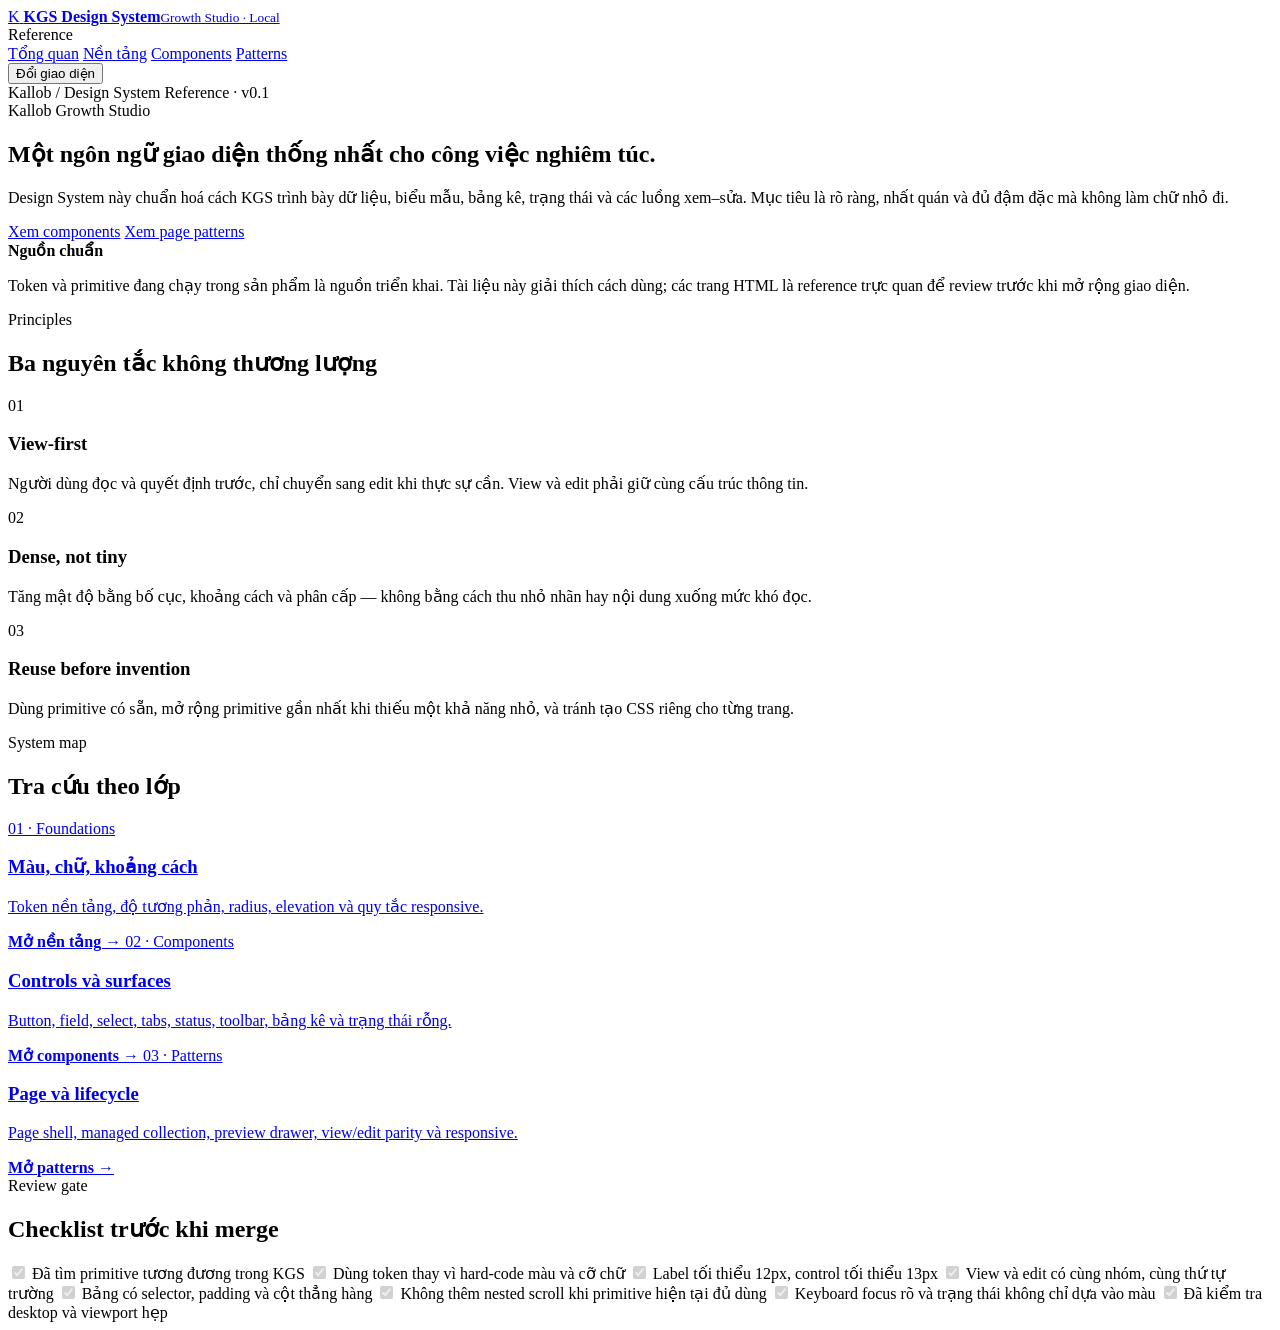
==== app/public/design-system/index.html @ 04eefc8c "release: kallob-business-ai-engine-packs 0.10.0 (from d5aa4a5)" ====
<!doctype html>
<html lang="vi" class="dark">
  <head>
    <meta charset="UTF-8" />
    <meta name="viewport" content="width=device-width, initial-scale=1.0" />
    <title>KGS Design System — Tổng quan</title>
    <link rel="stylesheet" href="/design-system/design-system.css" />
    <script defer src="/design-system/design-system.js"></script>
  </head>
  <body>
    <div class="ds-shell">
      <aside class="ds-sidebar">
        <a class="ds-brand" href="/design-system/">
          <span class="ds-brand-mark">K</span>
          <span><strong>KGS Design System</strong><small>Growth Studio · Local</small></span>
        </a>
        <nav class="ds-nav" aria-label="Điều hướng Design System">
          <div class="ds-nav-label">Reference</div>
          <a class="active" href="/design-system/">Tổng quan</a>
          <a href="/design-system/foundations.html">Nền tảng</a>
          <a href="/design-system/components.html">Components</a>
          <a href="/design-system/patterns.html">Patterns</a>
        </nav>
        <div class="ds-sidebar-footer">
          <button class="ds-button secondary" type="button" data-theme-toggle>Đổi giao diện</button>
        </div>
      </aside>

      <main class="ds-main">
        <header class="ds-topbar">
          <span>Kallob / Design System</span>
          <span class="ds-status">Reference · v0.1</span>
        </header>

        <div class="ds-content">
          <section class="ds-hero">
            <div class="ds-eyebrow">Kallob Growth Studio</div>
            <h1>Một ngôn ngữ giao diện thống nhất cho công việc nghiêm túc.</h1>
            <p>Design System này chuẩn hoá cách KGS trình bày dữ liệu, biểu mẫu, bảng kê, trạng thái và các luồng xem–sửa. Mục tiêu là rõ ràng, nhất quán và đủ đậm đặc mà không làm chữ nhỏ đi.</p>
            <div class="ds-actions">
              <a class="ds-button primary" href="/design-system/components.html">Xem components</a>
              <a class="ds-button secondary" href="/design-system/patterns.html">Xem page patterns</a>
            </div>
          </section>

          <section class="ds-callout">
            <strong>Nguồn chuẩn</strong>
            <p>Token và primitive đang chạy trong sản phẩm là nguồn triển khai. Tài liệu này giải thích cách dùng; các trang HTML là reference trực quan để review trước khi mở rộng giao diện.</p>
          </section>

          <section class="ds-section">
            <div class="ds-section-heading">
              <div><span>Principles</span><h2>Ba nguyên tắc không thương lượng</h2></div>
            </div>
            <div class="ds-grid three">
              <article class="ds-card">
                <div class="ds-card-index">01</div>
                <h3>View-first</h3>
                <p>Người dùng đọc và quyết định trước, chỉ chuyển sang edit khi thực sự cần. View và edit phải giữ cùng cấu trúc thông tin.</p>
              </article>
              <article class="ds-card">
                <div class="ds-card-index">02</div>
                <h3>Dense, not tiny</h3>
                <p>Tăng mật độ bằng bố cục, khoảng cách và phân cấp — không bằng cách thu nhỏ nhãn hay nội dung xuống mức khó đọc.</p>
              </article>
              <article class="ds-card">
                <div class="ds-card-index">03</div>
                <h3>Reuse before invention</h3>
                <p>Dùng primitive có sẵn, mở rộng primitive gần nhất khi thiếu một khả năng nhỏ, và tránh tạo CSS riêng cho từng trang.</p>
              </article>
            </div>
          </section>

          <section class="ds-section">
            <div class="ds-section-heading">
              <div><span>System map</span><h2>Tra cứu theo lớp</h2></div>
            </div>
            <div class="ds-grid three">
              <a class="ds-link-card" href="/design-system/foundations.html">
                <span class="ds-eyebrow">01 · Foundations</span>
                <h3>Màu, chữ, khoảng cách</h3>
                <p>Token nền tảng, độ tương phản, radius, elevation và quy tắc responsive.</p>
                <strong>Mở nền tảng →</strong>
              </a>
              <a class="ds-link-card" href="/design-system/components.html">
                <span class="ds-eyebrow">02 · Components</span>
                <h3>Controls và surfaces</h3>
                <p>Button, field, select, tabs, status, toolbar, bảng kê và trạng thái rỗng.</p>
                <strong>Mở components →</strong>
              </a>
              <a class="ds-link-card" href="/design-system/patterns.html">
                <span class="ds-eyebrow">03 · Patterns</span>
                <h3>Page và lifecycle</h3>
                <p>Page shell, managed collection, preview drawer, view/edit parity và responsive.</p>
                <strong>Mở patterns →</strong>
              </a>
            </div>
          </section>

          <section class="ds-section">
            <div class="ds-section-heading">
              <div><span>Review gate</span><h2>Checklist trước khi merge</h2></div>
            </div>
            <div class="ds-checklist">
              <label><input type="checkbox" checked disabled /> Đã tìm primitive tương đương trong KGS</label>
              <label><input type="checkbox" checked disabled /> Dùng token thay vì hard-code màu và cỡ chữ</label>
              <label><input type="checkbox" checked disabled /> Label tối thiểu 12px, control tối thiểu 13px</label>
              <label><input type="checkbox" checked disabled /> View và edit có cùng nhóm, cùng thứ tự trường</label>
              <label><input type="checkbox" checked disabled /> Bảng có selector, padding và cột thẳng hàng</label>
              <label><input type="checkbox" checked disabled /> Không thêm nested scroll khi primitive hiện tại đủ dùng</label>
              <label><input type="checkbox" checked disabled /> Keyboard focus rõ và trạng thái không chỉ dựa vào màu</label>
              <label><input type="checkbox" checked disabled /> Đã kiểm tra desktop và viewport hẹp</label>
            </div>
          </section>
        </div>
      </main>
    </div>
  </body>
</html>
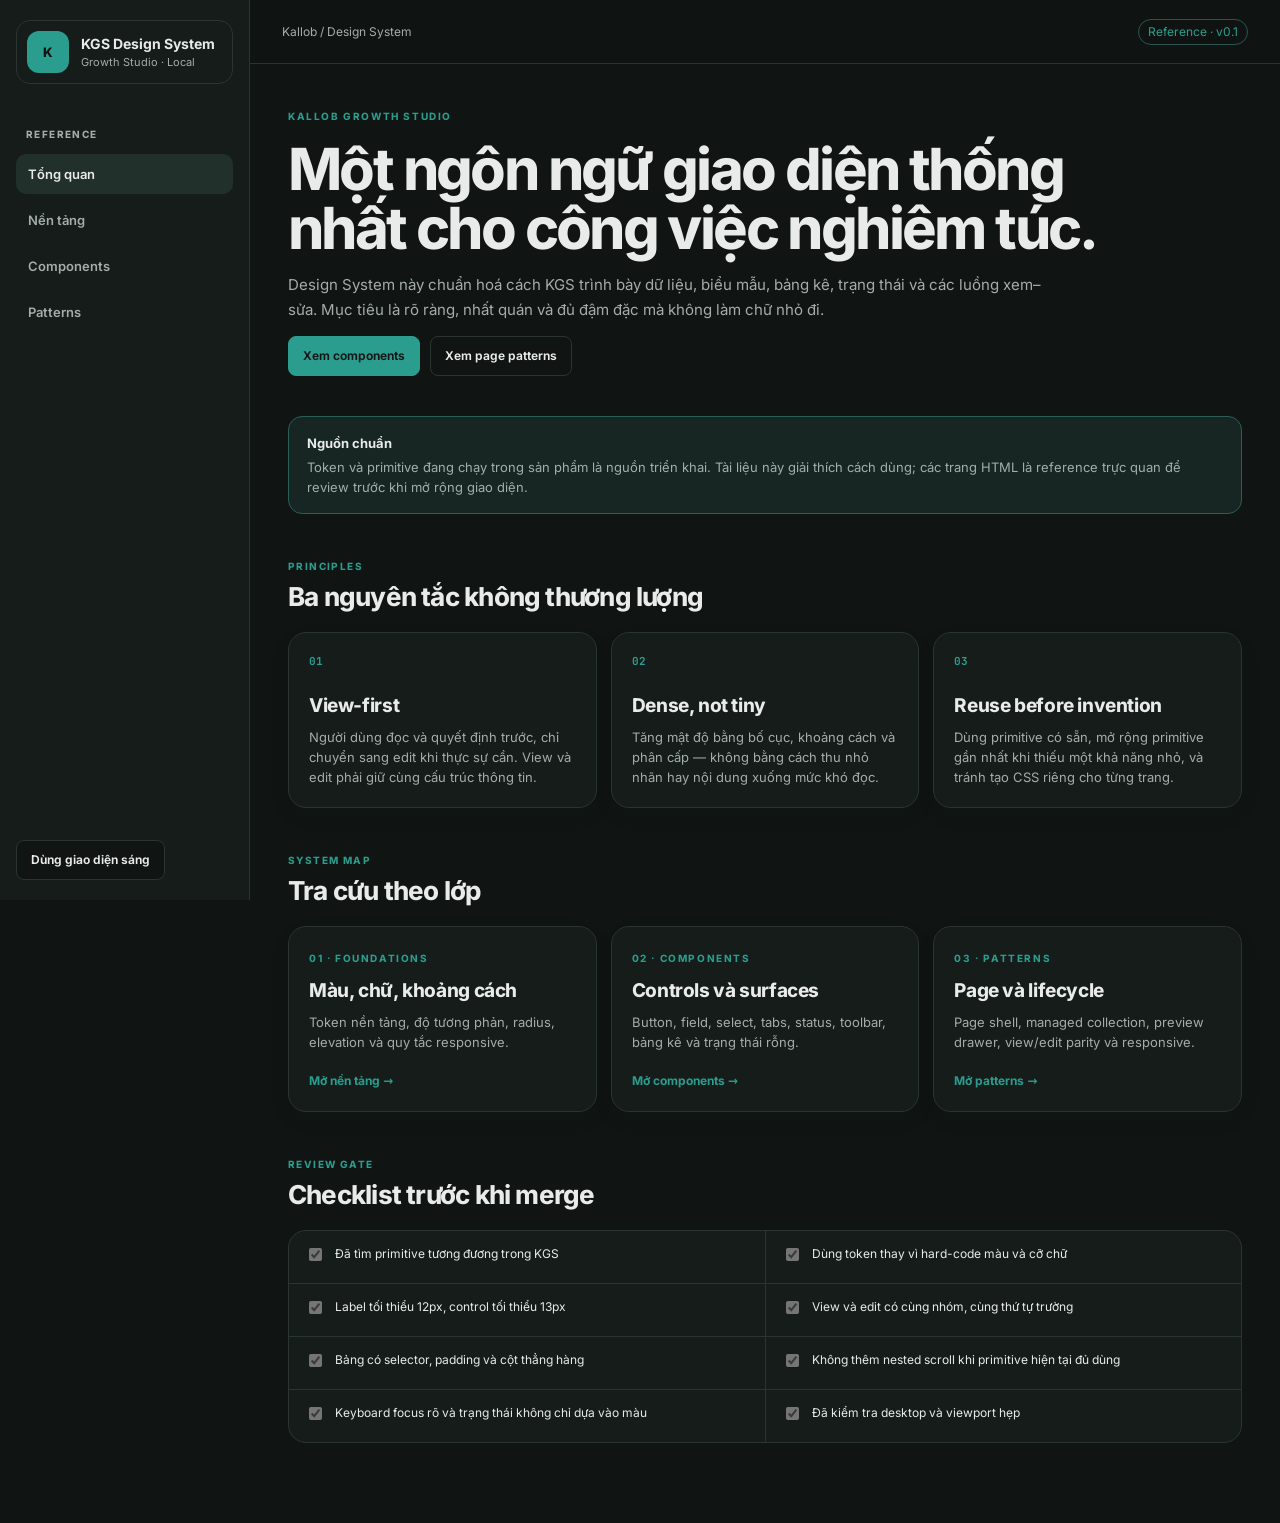
==== commit a05bb3ee: "release: kallob-business-ai-engine-packs 0.22.0 (from 4c625a1)" ====
--- a/app/public/design-system/index.html
+++ b/app/public/design-system/index.html
@@ -4,22 +4,22 @@
     <meta charset="UTF-8" />
     <meta name="viewport" content="width=device-width, initial-scale=1.0" />
     <title>KGS Design System — Tổng quan</title>
-    <link rel="stylesheet" href="/design-system/design-system.css" />
-    <script defer src="/design-system/design-system.js"></script>
+    <link rel="stylesheet" href="./design-system.css" />
+    <script defer src="./design-system.js"></script>
   </head>
   <body>
     <div class="ds-shell">
       <aside class="ds-sidebar">
-        <a class="ds-brand" href="/design-system/">
+        <a class="ds-brand" href="./index.html">
           <span class="ds-brand-mark">K</span>
           <span><strong>KGS Design System</strong><small>Growth Studio · Local</small></span>
         </a>
         <nav class="ds-nav" aria-label="Điều hướng Design System">
           <div class="ds-nav-label">Reference</div>
-          <a class="active" href="/design-system/">Tổng quan</a>
-          <a href="/design-system/foundations.html">Nền tảng</a>
-          <a href="/design-system/components.html">Components</a>
-          <a href="/design-system/patterns.html">Patterns</a>
+          <a class="active" href="./index.html">Tổng quan</a>
+          <a href="./foundations.html">Nền tảng</a>
+          <a href="./components.html">Components</a>
+          <a href="./patterns.html">Patterns</a>
         </nav>
         <div class="ds-sidebar-footer">
           <button class="ds-button secondary" type="button" data-theme-toggle>Đổi giao diện</button>
@@ -38,8 +38,8 @@
             <h1>Một ngôn ngữ giao diện thống nhất cho công việc nghiêm túc.</h1>
             <p>Design System này chuẩn hoá cách KGS trình bày dữ liệu, biểu mẫu, bảng kê, trạng thái và các luồng xem–sửa. Mục tiêu là rõ ràng, nhất quán và đủ đậm đặc mà không làm chữ nhỏ đi.</p>
             <div class="ds-actions">
-              <a class="ds-button primary" href="/design-system/components.html">Xem components</a>
-              <a class="ds-button secondary" href="/design-system/patterns.html">Xem page patterns</a>
+              <a class="ds-button primary" href="./components.html">Xem components</a>
+              <a class="ds-button secondary" href="./patterns.html">Xem page patterns</a>
             </div>
           </section>
 
@@ -76,19 +76,19 @@
               <div><span>System map</span><h2>Tra cứu theo lớp</h2></div>
             </div>
             <div class="ds-grid three">
-              <a class="ds-link-card" href="/design-system/foundations.html">
+              <a class="ds-link-card" href="./foundations.html">
                 <span class="ds-eyebrow">01 · Foundations</span>
                 <h3>Màu, chữ, khoảng cách</h3>
                 <p>Token nền tảng, độ tương phản, radius, elevation và quy tắc responsive.</p>
                 <strong>Mở nền tảng →</strong>
               </a>
-              <a class="ds-link-card" href="/design-system/components.html">
+              <a class="ds-link-card" href="./components.html">
                 <span class="ds-eyebrow">02 · Components</span>
                 <h3>Controls và surfaces</h3>
                 <p>Button, field, select, tabs, status, toolbar, bảng kê và trạng thái rỗng.</p>
                 <strong>Mở components →</strong>
               </a>
-              <a class="ds-link-card" href="/design-system/patterns.html">
+              <a class="ds-link-card" href="./patterns.html">
                 <span class="ds-eyebrow">03 · Patterns</span>
                 <h3>Page và lifecycle</h3>
                 <p>Page shell, managed collection, preview drawer, view/edit parity và responsive.</p>
--- a/app/public/design-system/design-system.css
+++ b/app/public/design-system/design-system.css
@@ -0,0 +1,441 @@
+/* Same packaged typefaces as KGS; relative assets keep the gallery portable. */
+@font-face {
+  font-family: "Inter"; font-style: normal; font-display: swap; font-weight: 100 900;
+  src: url("./fonts/inter-latin-wght-normal.woff2") format("woff2");
+  unicode-range: U+0000-00FF,U+0131,U+0152-0153,U+02BB-02BC,U+02C6,U+02DA,U+02DC,U+0304,U+0308,U+0329,U+2000-206F,U+20AC,U+2122,U+2191,U+2193,U+2212,U+2215,U+FEFF,U+FFFD;
+}
+@font-face {
+  font-family: "Inter"; font-style: normal; font-display: swap; font-weight: 100 900;
+  src: url("./fonts/inter-vietnamese-wght-normal.woff2") format("woff2");
+  unicode-range: U+0102-0103,U+0110-0111,U+0128-0129,U+0168-0169,U+01A0-01A1,U+01AF-01B0,U+0300-0301,U+0303-0304,U+0308-0309,U+0323,U+0329,U+1EA0-1EF9,U+20AB;
+}
+@font-face {
+  font-family: "JetBrains Mono"; font-style: normal; font-display: swap; font-weight: 100 800;
+  src: url("./fonts/jetbrains-mono-latin-wght-normal.woff2") format("woff2");
+  unicode-range: U+0000-00FF,U+0131,U+0152-0153,U+02BB-02BC,U+02C6,U+02DA,U+02DC,U+0304,U+0308,U+0329,U+2000-206F,U+20AC,U+2122,U+2191,U+2193,U+2212,U+2215,U+FEFF,U+FFFD;
+}
+@font-face {
+  font-family: "JetBrains Mono"; font-style: normal; font-display: swap; font-weight: 100 800;
+  src: url("./fonts/jetbrains-mono-vietnamese-wght-normal.woff2") format("woff2");
+  unicode-range: U+0102-0103,U+0110-0111,U+0128-0129,U+0168-0169,U+01A0-01A1,U+01AF-01B0,U+0300-0301,U+0303-0304,U+0308-0309,U+0323,U+0329,U+1EA0-1EF9,U+20AB;
+}
+
+.ds-image-upload { position: relative; display: grid; place-items: center; gap: 8px; min-height: 140px; padding: 24px; border: 1px dashed var(--border); border-radius: var(--radius-card); background: var(--card); color: var(--muted-foreground); cursor: pointer; text-align: center; }
+.ds-image-upload strong { color: var(--foreground); font-size: 13px; line-height: 20px; }
+.ds-image-upload span { font-size: 11px; line-height: 16px; }
+.ds-image-upload:focus-within { outline: 2px solid var(--primary); outline-offset: 2px; }
+.ds-image-upload input { position: absolute; inset: 0; width: 100%; height: 100%; opacity: 0; cursor: pointer; }
+:root {
+  color-scheme: light;
+  --font-sans: "Inter", ui-sans-serif, system-ui, -apple-system, BlinkMacSystemFont, "Segoe UI", sans-serif;
+  --font-mono: "JetBrains Mono", ui-monospace, SFMono-Regular, Menlo, monospace;
+  --background: #f6f4ee;
+  --foreground: #1f2927;
+  --primary: #1f7a70;
+  --primary-foreground: #ffffff;
+  --secondary: #e8eee9;
+  --muted: #ebe8df;
+  --muted-foreground: #5d625f;
+  --accent: #e1ece7;
+  --border: #ddd9cf;
+  --card: #fffdf8;
+  --sidebar: #eeefeb;
+  --success: #1e7a46;
+  --success-soft: #e3f1e8;
+  --warning: #a15c07;
+  --warning-soft: #f5ead6;
+  --danger: #a43d3d;
+  --danger-soft: #f8e5e2;
+  --radius-control: 8px;
+  --radius: 10px;
+  --radius-card: 18px;
+  --radius-panel: 28px;
+  --shadow-card: 0 1px 2px rgba(20, 42, 37, 0.05), 0 8px 24px rgba(20, 42, 37, 0.043);
+  --shadow-panel: 0 1px 2px rgba(20, 42, 37, 0.04), 0 18px 48px rgba(20, 42, 37, 0.075);
+  --type-micro-size: 10px;
+  --type-caption-size: 11px;
+  --type-label-size: 12px;
+  --type-control-size: 13px;
+  --type-body-size: 13px;
+  --type-body-large-size: 15px;
+  --type-title-small-size: 19px;
+  --type-title-medium-size: 22px;
+  --leading-compact: 16px;
+  --leading-control: 20px;
+  --leading-body: 20px;
+  --leading-body-large: 25px;
+  --leading-normal: var(--leading-compact);
+  --leading-relaxed: var(--leading-body);
+  --weight-regular: 400;
+  --weight-medium: 550;
+  --weight-semibold: 650;
+  --weight-bold: 750;
+  --drawer-header-padding-block: 16px;
+  --drawer-header-padding-inline: 20px;
+  --drawer-header-column-gap: 16px;
+}
+
+:root.dark {
+  color-scheme: dark;
+  --background: #101513;
+  --foreground: #e8ebe9;
+  --primary: #2a9d8f;
+  --primary-foreground: #141414;
+  --secondary: #1d2926;
+  --muted: #18201e;
+  --muted-foreground: #a4ada9;
+  --accent: #22302c;
+  --border: #2a3431;
+  --card: #151c1a;
+  --sidebar: #151c1a;
+  --success: #39a561;
+  --success-soft: #183027;
+  --warning: #f59e0b;
+  --warning-soft: #33291b;
+  --danger: #f06d6d;
+  --danger-soft: #351f1f;
+}
+
+* { box-sizing: border-box; }
+html { scroll-behavior: smooth; }
+body { margin: 0; background: var(--background); color: var(--foreground); font: var(--weight-regular) var(--type-body-size)/var(--leading-body) var(--font-sans); }
+button, input, textarea, select { font: var(--weight-regular) var(--type-control-size)/var(--leading-control) var(--font-sans); }
+a { color: inherit; }
+button:focus-visible, a:focus-visible, input:focus-visible, textarea:focus-visible { outline: 2px solid var(--primary); outline-offset: 2px; }
+
+:where(h1, h2, h3, h4, h5, h6) { font-family: var(--font-sans); font-weight: var(--weight-bold); }
+:where(p, li, dd, td) { font-family: var(--font-sans); font-size: var(--type-body-size); line-height: var(--leading-body); }
+:where(dt, th, label) { font-family: var(--font-sans); font-size: var(--type-label-size); line-height: var(--leading-compact); }
+:where(small, figcaption) { font-family: var(--font-sans); font-size: var(--type-caption-size); line-height: var(--leading-compact); }
+:where(code, pre, kbd, samp), .kgs-type-mono { font-family: var(--font-mono); }
+.kgs-type-micro { font-size: var(--type-micro-size); font-weight: var(--weight-bold); line-height: 14px; letter-spacing: .12em; text-transform: uppercase; }
+.kgs-type-caption { font-size: var(--type-caption-size); line-height: var(--leading-compact); }
+.kgs-type-label { font-size: var(--type-label-size); font-weight: var(--weight-semibold); line-height: var(--leading-compact); }
+.kgs-type-control, .kgs-type-body { font-size: var(--type-body-size); line-height: var(--leading-body); }
+.kgs-type-body-large { font-size: var(--type-body-large-size); line-height: var(--leading-body-large); }
+.kgs-type-title-small { font-size: var(--type-title-small-size); font-weight: var(--weight-bold); line-height: 26px; }
+.kgs-type-title-medium { font-size: var(--type-title-medium-size); font-weight: var(--weight-bold); line-height: 28px; }
+
+.ds-shell { min-height: 100vh; display: grid; grid-template-columns: 250px minmax(0, 1fr); }
+.ds-sidebar { position: fixed; inset: 0 auto 0 0; width: 250px; display: flex; flex-direction: column; padding: 20px 16px; border-right: 1px solid var(--border); background: var(--sidebar); }
+.ds-sidebar, .ds-sidebar *, .ds-sidebar *::before, .ds-sidebar *::after { transition: none !important; animation: none !important; }
+.ds-brand { display: grid; grid-template-columns: 42px 1fr; align-items: center; gap: 12px; padding: 10px; border: 1px solid var(--border); border-radius: 14px; background: var(--card); text-decoration: none; }
+.ds-mark, .ds-brand-mark { width: 42px; height: 42px; display: grid; place-items: center; border-radius: 12px; background: var(--primary); color: var(--primary-foreground); font-weight: 800; }
+.ds-brand strong { display: block; font-size: 14px; }
+.ds-brand small { display: block; color: var(--muted-foreground); font-size: var(--type-caption-size); }
+.ds-nav { display: grid; gap: 6px; margin-top: 28px; }
+.ds-nav-label { margin: 12px 10px 4px; color: var(--muted-foreground); font-size: var(--type-micro-size); font-weight: 750; letter-spacing: .14em; text-transform: uppercase; }
+.ds-nav a { padding: 10px 12px; border-radius: 10px; color: var(--muted-foreground); font-size: 13px; font-weight: 600; text-decoration: none; }
+.ds-nav a:hover, .ds-nav a.active { background: var(--accent); color: var(--foreground); }
+.ds-sidebar-footer { margin-top: auto; }
+.ds-theme { width: 100%; min-height: 40px; border: 1px solid var(--border); border-radius: var(--radius); background: var(--card); color: var(--foreground); cursor: pointer; }
+.ds-main { grid-column: 2; min-width: 0; }
+.ds-topbar { position: sticky; top: 0; z-index: 5; height: 64px; display: flex; align-items: center; justify-content: space-between; padding: 0 32px; border-bottom: 1px solid var(--border); background: color-mix(in srgb, var(--background) 96%, transparent); }
+.ds-topbar span { color: var(--muted-foreground); font-size: var(--type-label-size); }
+.ds-content { width: min(1180px, 100%); margin: 0 auto; padding: 42px 38px 80px; }
+.ds-hero { display: grid; gap: 14px; margin-bottom: 40px; }
+.eyebrow, .ds-eyebrow { color: var(--primary); font-size: var(--type-micro-size); font-weight: 750; letter-spacing: .16em; text-transform: uppercase; }
+h1 { max-width: 880px; margin: 0; font-size: clamp(34px, 5vw, 58px); line-height: 1.02; letter-spacing: -.045em; }
+.ds-lead, .ds-hero > p { max-width: 780px; margin: 0; color: var(--muted-foreground); font-size: var(--type-body-large-size); line-height: var(--leading-body-large); }
+.ds-hero.compact h1 { font-size: clamp(34px, 4vw, 48px); }
+h2 { margin: 0; font-size: 26px; line-height: 34px; letter-spacing: -.03em; }
+h3 { margin: 0; font-size: var(--type-title-small-size); line-height: 26px; letter-spacing: -.02em; }
+p { margin: 0; }
+.ds-section { display: grid; gap: 18px; margin-top: 42px; scroll-margin-top: 88px; }
+.ds-section-head, .ds-section-heading { display: flex; align-items: end; justify-content: space-between; gap: 20px; }
+.ds-section-head p, .ds-section-heading > p { max-width: 620px; color: var(--muted-foreground); }
+.ds-section-heading > div > span { display: block; margin-bottom: 4px; color: var(--primary); font-size: var(--type-micro-size); font-weight: 750; letter-spacing: .14em; text-transform: uppercase; }
+.ds-grid { display: grid; grid-template-columns: repeat(3, minmax(0, 1fr)); gap: 14px; }
+.ds-grid.two { grid-template-columns: repeat(2, minmax(0, 1fr)); }
+.ds-card { min-width: 0; padding: 20px; border: 1px solid var(--border); border-radius: var(--radius-card); background: var(--card); box-shadow: var(--shadow-card); }
+.ds-card > p { margin-top: 8px; color: var(--muted-foreground); }
+.ds-card ul { margin: 12px 0 0; padding-left: 18px; color: var(--muted-foreground); }
+.ds-card li + li { margin-top: 6px; }
+.ds-code { padding: 2px 6px; border-radius: 6px; background: var(--muted); font: 11px/18px var(--font-mono); }
+.ds-callout { padding: 16px 18px; border: 1px solid color-mix(in srgb, var(--primary) 40%, var(--border)); border-radius: 14px; background: color-mix(in srgb, var(--primary) 8%, var(--card)); }
+.ds-callout strong { display: block; margin-bottom: 4px; }
+.ds-callout p { color: var(--muted-foreground); }
+.ds-actions, .ds-demo-row { display: flex; flex-wrap: wrap; align-items: center; gap: 10px; }
+.ds-card-index { margin-bottom: 24px; color: var(--primary); font: 700 11px/16px var(--font-mono); }
+.ds-link-card { min-width: 0; padding: 20px; border: 1px solid var(--border); border-radius: var(--radius-card); background: var(--card); box-shadow: var(--shadow-card); text-decoration: none; transition: border-color .15s ease, transform .15s ease; }
+.ds-link-card:hover { transform: translateY(-2px); border-color: color-mix(in srgb, var(--primary) 45%, var(--border)); }
+.ds-link-card h3 { margin-top: 10px; }
+.ds-link-card p { margin: 8px 0 18px; color: var(--muted-foreground); }
+.ds-link-card > strong { color: var(--primary); font-size: var(--type-label-size); }
+.ds-checklist { display: grid; grid-template-columns: repeat(2, minmax(0, 1fr)); gap: 1px; overflow: hidden; border: 1px solid var(--border); border-radius: var(--radius-card); background: var(--border); }
+.ds-checklist label { display: flex; align-items: flex-start; gap: 10px; min-height: 52px; padding: 15px 16px; background: var(--card); }
+.ds-checklist input { margin-top: 2px; accent-color: var(--primary); }
+.ds-status { display: inline-flex; align-items: center; min-height: 26px; padding: 0 9px; border: 1px solid color-mix(in srgb, var(--primary) 30%, var(--border)); border-radius: 999px; color: var(--primary) !important; }
+
+.ds-swatches { display: grid; grid-template-columns: repeat(3, minmax(0, 1fr)); gap: 10px; }
+.ds-swatch { overflow: hidden; border: 1px solid var(--border); border-radius: 12px; background: var(--card); }
+.ds-swatch i { display: block; height: 74px; border-bottom: 1px solid var(--border); background: var(--swatch); }
+.ds-swatch strong, .ds-swatch code { display: block; margin: 9px 10px 0; }
+.ds-swatch code { margin-top: 1px; margin-bottom: 9px; color: var(--muted-foreground); font: 10px/16px var(--font-mono); }
+.ds-type-table { border-block: 1px solid var(--border); }
+.ds-type-row { display: grid; grid-template-columns: 140px minmax(0, 1fr) 130px; align-items: baseline; gap: 18px; padding: 14px 0; border-bottom: 1px solid var(--border); }
+.ds-type-row:last-child { border-bottom: 0; }
+.ds-type-row > span:first-child { color: var(--muted-foreground); font-size: var(--type-label-size); font-weight: 650; }
+.ds-type-row code { color: var(--muted-foreground); font: 10px/16px var(--font-mono); }
+.sample-page { font-size: 38px; line-height: 42px; letter-spacing: -.04em; }
+.sample-section { font-size: 22px; line-height: 28px; }
+.sample-small-title { font-size: 19px; line-height: 25px; }
+.sample-body-large { font-size: 15px; line-height: 25px; }
+.sample-body { font-size: 13px; line-height: 20px; }
+.sample-label { font-size: 12px; line-height: 16px; }
+.sample-caption { color: var(--muted-foreground); font-size: 11px; line-height: 16px; }
+.sample-micro { color: var(--primary); font-size: 10px; line-height: 14px; letter-spacing: .12em; }
+.ds-spacing-list { display: grid; gap: 10px; }
+.ds-spacing-list > div { display: grid; grid-template-columns: 32px minmax(44px, 1fr) minmax(180px, 1fr); align-items: center; gap: 12px; }
+.ds-spacing-list code { color: var(--muted-foreground); font: 10px/16px var(--font-mono); }
+.ds-spacing-list i { width: calc(var(--space) * 5); max-width: 100%; height: 18px; border-radius: 5px; background: var(--primary); }
+.ds-spacing-list span { color: var(--muted-foreground); }
+.radius-demo { border-radius: var(--radius-control); }
+.radius-demo.large { border-radius: var(--radius-card); }
+.shadow-demo { box-shadow: var(--shadow-panel); }
+
+.ds-button { min-height: 40px; display: inline-flex; align-items: center; justify-content: center; gap: 7px; padding: 0 14px; border: 1px solid var(--border); border-radius: var(--radius-control); background: var(--background); color: var(--foreground); font-size: var(--type-label-size); font-weight: 650; text-decoration: none; cursor: pointer; }
+.ds-button.primary { border-color: var(--primary); background: var(--primary); color: var(--primary-foreground); }
+.ds-button.danger { border-color: color-mix(in srgb, var(--danger) 35%, var(--border)); color: var(--danger); }
+.ds-button.icon { width: 40px; padding: 0; }
+.ds-button:disabled { opacity: .46; cursor: not-allowed; }
+.ds-demo-stack { display: grid; gap: 14px; padding: 20px; border: 1px solid var(--border); border-radius: var(--radius-card); background: var(--card); }
+.ds-note { color: var(--muted-foreground); font-size: var(--type-caption-size); }
+.ds-dialog-stage { min-height: 330px; display: grid; place-items: center; padding: 28px; border: 1px solid var(--border); border-radius: var(--radius-card); background: color-mix(in srgb, var(--background) 38%, #000 62%); }
+.ds-dialog-card { width: min(500px, 100%); overflow: hidden; border: 1px solid var(--border); border-radius: var(--radius-card); background: var(--card); box-shadow: 0 24px 80px rgba(0, 0, 0, .36); }
+.ds-dialog-card > header { display: flex; align-items: flex-start; justify-content: space-between; gap: 18px; padding: 21px; border-bottom: 1px solid var(--border); }
+.ds-dialog-card h3 { margin-top: 5px; }
+.ds-dialog-card header p { margin-top: 7px; color: var(--muted-foreground); }
+.ds-dialog-actions { display: flex; justify-content: flex-end; gap: 8px; padding: 16px 21px; }
+.ds-form-demo { display: grid; gap: 0; padding: 20px 22px; border: 1px solid var(--border); border-radius: var(--radius-card); background: var(--card); }
+.ds-form-group-heading { margin-bottom: 8px; }
+.ds-form-group-heading span { color: var(--primary); font-size: var(--type-micro-size); font-weight: 750; letter-spacing: .13em; text-transform: uppercase; }
+.ds-form-group-heading h3 { margin-top: 3px; }
+.ds-form-grid { display: grid; grid-template-columns: repeat(2, minmax(0, 1fr)); gap: 0 18px; }
+.ds-field { display: grid; gap: 7px; padding: 12px 0; border-bottom: 1px solid var(--border); }
+.ds-field > span { color: var(--muted-foreground); font-size: var(--type-label-size); line-height: var(--leading-compact); font-weight: 650; }
+.ds-field b { color: var(--danger); }
+.ds-field input, .ds-field textarea, .ds-field select { width: 100%; min-height: 42px; padding: 9px 11px; border: 1px solid var(--border); border-radius: var(--radius-control); background: var(--background); color: var(--foreground); font-size: var(--type-control-size); line-height: var(--leading-control); }
+.ds-field textarea { min-height: 84px; resize: vertical; }
+.ds-field small { color: var(--muted-foreground); font-size: var(--type-caption-size); }
+.ds-field.error input { border-color: var(--danger); }
+.ds-field.error small { color: var(--danger); }
+.ds-search { min-height: 42px; display: flex; align-items: center; gap: 9px; padding: 0 11px; border: 1px solid var(--border); border-radius: var(--radius-control); background: var(--background); }
+.ds-search span { color: var(--muted-foreground); font-size: 20px; }
+.ds-search input { width: 100%; border: 0; outline: 0; background: transparent; color: var(--foreground); }
+.ds-tabs { display: flex; gap: 4px; padding: 5px; overflow-x: auto; border: 1px solid var(--border); border-radius: 13px; background: var(--card); }
+.ds-tabs button { min-height: 38px; padding: 0 13px; border: 1px solid transparent; border-radius: 9px; background: transparent; color: var(--muted-foreground); font-size: var(--type-caption-size); font-weight: 650; white-space: nowrap; }
+.ds-tabs button.active { background: color-mix(in srgb, var(--primary) 10%, var(--card)); color: var(--foreground); box-shadow: 0 0 8px color-mix(in srgb, var(--primary) 28%, transparent); }
+.ds-tabs em { margin-left: 6px; font-style: normal; font-size: 10px; }
+.ds-segmented { width: max-content; display: flex; gap: 3px; padding: 3px; border: 1px solid var(--border); border-radius: 10px; background: var(--background); }
+.ds-segmented button { min-height: 34px; padding: 0 11px; border: 0; border-radius: 7px; background: transparent; color: var(--muted-foreground); font-size: var(--type-caption-size); font-weight: 650; }
+.ds-segmented button.active { background: color-mix(in srgb, var(--primary) 13%, var(--card)); color: var(--foreground); }
+.ds-chip { min-height: 26px; display: inline-flex; align-items: center; padding: 0 10px; border: 1px solid var(--border); border-radius: 999px; font-size: 10px; font-weight: 650; }
+.ds-chip.neutral { color: var(--muted-foreground); }
+.ds-chip.info { border-color: color-mix(in srgb, var(--primary) 30%, var(--border)); background: color-mix(in srgb, var(--primary) 8%, transparent); color: var(--primary); }
+.ds-chip.success { border-color: color-mix(in srgb, var(--success) 30%, var(--border)); background: var(--success-soft); color: var(--success); }
+.ds-chip.warning { border-color: color-mix(in srgb, var(--warning) 30%, var(--border)); background: var(--warning-soft); color: var(--warning); }
+.ds-chip.danger { border-color: color-mix(in srgb, var(--danger) 30%, var(--border)); background: var(--danger-soft); color: var(--danger); }
+.ds-collection { --ds-table-columns: 28px minmax(0, 1.5fr) minmax(110px, .6fr) minmax(110px, .5fr) 34px; overflow: hidden; border: 1px solid var(--border); border-radius: var(--radius-card); background: var(--card); }
+.ds-toolbar { display: flex; gap: 10px; padding: 12px 18px; border-bottom: 1px solid var(--border); }
+.ds-toolbar .ds-search { flex: 1; }
+.ds-table-head, .ds-table-row { display: grid; grid-template-columns: var(--ds-table-columns); align-items: center; column-gap: 14px; padding: 0 18px; }
+.ds-table-head { min-height: 40px; border-bottom: 1px solid var(--border); color: var(--muted-foreground); font-size: 10px; font-weight: 750; letter-spacing: .06em; text-transform: uppercase; }
+.ds-table-row { min-height: 72px; border-bottom: 1px solid var(--border); }
+.ds-table-row:last-child { border-bottom: 0; }
+.ds-table-row > span:nth-child(2) strong, .ds-table-row > span:nth-child(2) small { display: block; }
+.ds-table-row small { margin-top: 3px; color: var(--muted-foreground); }
+.ds-row-open { width: 32px; height: 32px; border: 0; border-radius: 8px; background: transparent; color: var(--muted-foreground); }
+.ds-state-grid { display: grid; grid-template-columns: repeat(4, minmax(0, 1fr)); gap: 1px; overflow: hidden; border: 1px solid var(--border); border-radius: var(--radius-card); background: var(--border); }
+.ds-state-grid > div { min-height: 86px; display: grid; align-content: center; gap: 4px; padding: 14px; background: var(--card); }
+.ds-state-grid span { color: var(--muted-foreground); font-size: var(--type-caption-size); }
+
+.ds-page-demo { overflow: hidden; border: 1px solid var(--border); border-radius: var(--radius-card); background: var(--background); }
+.ds-page-demo > header { display: flex; align-items: end; justify-content: space-between; gap: 20px; padding: 24px; }
+.ds-page-demo > header h3 { margin-top: 4px; font-size: 28px; line-height: 34px; }
+.ds-page-demo > header p { margin-top: 5px; color: var(--muted-foreground); }
+.ds-page-demo > .ds-tabs { margin: 0 24px 16px; }
+.ds-page-body { margin: 0 24px 24px; overflow: hidden; border: 1px solid var(--border); border-radius: 14px; background: var(--card); }
+.ds-empty { min-height: 160px; display: grid; place-content: center; gap: 5px; padding: 24px; text-align: center; }
+.ds-empty p { color: var(--muted-foreground); }
+.ds-steps { display: grid; grid-template-columns: repeat(4, minmax(0, 1fr)); gap: 10px; margin: 0; padding: 0; list-style: none; }
+.ds-steps li { min-height: 92px; padding: 14px; border: 1px solid var(--border); border-radius: 12px; background: var(--card); }
+.ds-steps strong, .ds-steps span { display: block; }
+.ds-steps span { margin-top: 5px; color: var(--muted-foreground); font-size: var(--type-caption-size); }
+.ds-journey-demo { display: grid; grid-template-columns: minmax(250px, .42fr) minmax(0, 1fr); gap: 14px; }
+.ds-journey-demo > nav, .ds-journey-demo > article { padding: 14px; border: 1px solid var(--border); border-radius: var(--radius-card); background: var(--card); }
+.ds-journey-demo > nav { display: grid; gap: 6px; }
+.ds-journey-demo > nav button { min-height: 64px; display: grid; grid-template-columns: 32px minmax(0, 1fr) auto; align-items: center; gap: 9px; padding: 9px; border: 1px solid var(--border); border-radius: 12px; background: var(--background); color: var(--foreground); text-align: left; }
+.ds-journey-demo > nav button.active { border-color: var(--primary); box-shadow: 0 0 0 2px color-mix(in srgb, var(--primary) 10%, transparent); }
+.ds-journey-demo > nav button b, .ds-journey-icon { display: grid; place-items: center; width: 30px; height: 30px; border-radius: 9px; background: var(--accent); color: var(--primary); font-family: var(--font-mono); font-size: var(--type-caption-size); }
+.ds-journey-demo > nav button span { min-width: 0; display: grid; gap: 2px; }
+.ds-journey-demo > nav button strong { font-size: var(--type-body-size); }
+.ds-journey-demo > nav button small { overflow: hidden; color: var(--muted-foreground); font-size: var(--type-caption-size); text-overflow: ellipsis; white-space: nowrap; }
+.ds-journey-demo > nav button em { padding: 4px 7px; border-radius: 999px; background: var(--muted); color: var(--muted-foreground); font: normal var(--type-micro-size)/16px var(--font-mono); white-space: nowrap; }
+.ds-journey-demo > nav > i { color: var(--primary); font-style: normal; text-align: center; }
+.ds-journey-demo > article { display: grid; align-content: start; gap: 18px; }
+.ds-journey-demo > article > header { display: grid; grid-template-columns: auto minmax(0, 1fr) auto; gap: 12px; align-items: start; }
+.ds-journey-demo > article h3 { margin: 3px 0; font-size: var(--type-title-small-size); }
+.ds-journey-demo > article header p, .ds-journey-contracts p { margin: 0; color: var(--muted-foreground); }
+.ds-journey-demo > article mark { padding: 5px 8px; border-radius: 999px; background: var(--success-soft); color: var(--success); font-size: var(--type-caption-size); white-space: nowrap; }
+.ds-journey-contracts { display: grid; grid-template-columns: repeat(2, minmax(0, 1fr)); gap: 10px; }
+.ds-journey-contracts section { min-height: 112px; padding: 14px; border: 1px solid var(--border); border-radius: 10px; background: var(--background); }
+.ds-journey-contracts section > span { color: var(--primary); font-size: var(--type-micro-size); font-weight: 750; letter-spacing: .08em; }
+.ds-journey-contracts section p { margin-top: 7px; }
+.ds-compare { display: grid; grid-template-columns: repeat(2, minmax(0, 1fr)); gap: 14px; }
+.ds-detail-demo { padding: 20px; border: 1px solid var(--border); border-radius: var(--radius-card); background: var(--card); }
+.ds-detail-demo h3 { margin: 5px 0 10px; }
+.ds-detail-demo dl { margin: 0; }
+.ds-detail-demo dl > div { display: grid; grid-template-columns: 34% 1fr; gap: 12px; padding: 12px 0; border-bottom: 1px solid var(--border); }
+.ds-detail-demo dt { color: var(--muted-foreground); font-size: var(--type-label-size); font-weight: 650; }
+.ds-detail-demo dd { margin: 0; }
+.ds-drawer-demo { position: relative; min-height: 480px; overflow: hidden; border: 1px solid var(--border); border-radius: var(--radius-card); background: var(--background); }
+.ds-drawer-backdrop { padding: 24px; color: var(--muted-foreground); }
+.ds-drawer-demo aside { position: absolute; inset: 0 0 0 30%; display: flex; flex-direction: column; border-left: 1px solid var(--border); background: var(--card); box-shadow: -20px 0 70px rgba(0,0,0,.18); }
+.ds-drawer-demo aside > header { display: grid; grid-template-columns: minmax(0, 1fr) auto; align-items: start; gap: var(--drawer-header-column-gap); padding: var(--drawer-header-padding-block) var(--drawer-header-padding-inline); border-bottom: 1px solid var(--border); }
+.ds-drawer-demo aside h3 { margin-top: 6px; }
+.ds-drawer-demo aside small { color: var(--muted-foreground); line-height: var(--leading-compact); }
+.ds-drawer-header-actions { display: flex; align-items: center; justify-content: flex-end; gap: 8px; }
+.ds-inline-progress { display: flex; align-items: center; gap: 8px; padding: 12px; border: 1px solid var(--border); border-radius: var(--radius); background: var(--card); color: var(--muted-foreground); font-size: var(--type-caption-size); line-height: 16px; }
+.ds-inline-progress > span:first-child { color: var(--primary); }
+.ds-drawer-icons { display: flex; gap: 6px; }
+.ds-drawer-icons button { width: 36px; height: 36px; border: 1px solid var(--border); border-radius: 8px; background: var(--background); color: var(--foreground); }
+.ds-drawer-content { padding: 24px; }
+.ds-drawer-content h4 { margin: 0 0 8px; font-size: 17px; }
+.ds-drawer-content h4:not(:first-child) { margin-top: 24px; }
+.ds-drawer-content p { color: var(--muted-foreground); }
+.ds-sticky-stack { display: grid; gap: 8px; padding: 16px; border: 1px solid var(--border); border-radius: var(--radius-card); background: var(--background); }
+.ds-sticky-stack > div { display: flex; justify-content: space-between; gap: 16px; padding: 14px 16px; border: 1px solid var(--border); border-radius: 10px; background: var(--card); }
+.ds-sticky-stack span { color: var(--muted-foreground); }
+.ds-sticky-stack .scroll-owner { margin-top: 8px; border-style: dashed; border-color: var(--primary); }
+.ds-do-dont { display: grid; grid-template-columns: repeat(2, minmax(0, 1fr)); gap: 14px; }
+.ds-do-dont > div { padding: 18px; border: 1px solid var(--border); border-radius: 14px; background: var(--card); }
+.ds-do-dont .do { box-shadow: inset 3px 0 0 var(--success); }
+.ds-do-dont .dont { box-shadow: inset 3px 0 0 var(--danger); }
+.ds-do-dont strong { display: block; margin-bottom: 8px; }
+.ds-do-dont p, .ds-do-dont ul { color: var(--muted-foreground); }
+.ds-do-dont ul { margin: 0; padding-left: 18px; }
+.ds-do-dont li + li { margin-top: 6px; }
+.ds-kicker { color: var(--muted-foreground); font-size: var(--type-caption-size); font-weight: 700; letter-spacing: .08em; text-transform: uppercase; }
+
+.swatch-grid { display: grid; grid-template-columns: repeat(4, minmax(0, 1fr)); gap: 10px; }
+.swatch { overflow: hidden; border: 1px solid var(--border); border-radius: 12px; background: var(--card); }
+.swatch-color { height: 76px; border-bottom: 1px solid var(--border); }
+.swatch-copy { padding: 10px; }
+.swatch-copy strong, .swatch-copy span { display: block; }
+.swatch-copy span { margin-top: 2px; color: var(--muted-foreground); font: 10px/16px var(--font-mono); }
+.type-row, .token-row { display: grid; grid-template-columns: 160px minmax(0, 1fr) 150px; align-items: baseline; gap: 16px; padding: 14px 0; border-bottom: 1px solid var(--border); }
+.type-row:last-child, .token-row:last-child { border-bottom: 0; }
+.type-row > span:first-child, .token-row > span:first-child { color: var(--muted-foreground); font-size: var(--type-label-size); font-weight: 650; }
+.type-demo.page { font-size: 40px; line-height: 44px; font-weight: 650; letter-spacing: -.04em; }
+.type-demo.title { font-size: 22px; line-height: 28px; font-weight: 650; }
+.type-demo.body-large { font-size: 15px; line-height: 25px; }
+.type-demo.body { font-size: 13px; line-height: 20px; }
+.type-demo.label { font-size: 12px; line-height: 16px; font-weight: 650; }
+.type-demo.caption { font-size: 11px; line-height: 16px; color: var(--muted-foreground); }
+.type-demo.micro { font-size: 10px; line-height: 16px; font-weight: 750; letter-spacing: .12em; text-transform: uppercase; color: var(--primary); }
+.token-value { color: var(--muted-foreground); font: 10px/16px var(--font-mono); }
+.space-demo { height: 20px; border-radius: 5px; background: var(--primary); }
+
+.demo-stage { display: grid; gap: 16px; padding: 22px; border: 1px solid var(--border); border-radius: var(--radius-card); background: color-mix(in srgb, var(--card) 80%, var(--background)); }
+.demo-row { display: flex; align-items: center; flex-wrap: wrap; gap: 10px; }
+.primary-button, .secondary-button, .danger-button { min-height: 40px; display: inline-flex; align-items: center; justify-content: center; gap: 7px; padding: 0 14px; border: 1px solid var(--border); border-radius: var(--radius); font-size: 12px; font-weight: 650; cursor: pointer; }
+.primary-button { border-color: var(--primary); background: var(--primary); color: var(--primary-foreground); }
+.secondary-button { background: var(--background); color: var(--foreground); }
+.danger-button { border-color: color-mix(in srgb, var(--danger) 35%, var(--border)); background: var(--background); color: var(--danger); }
+.primary-button:disabled, .secondary-button:disabled { opacity: .46; cursor: not-allowed; }
+.icon-button { width: 40px; height: 40px; border: 1px solid var(--border); border-radius: var(--radius); background: var(--background); color: var(--foreground); cursor: pointer; }
+.status-chip { min-height: 26px; display: inline-flex; align-items: center; gap: 7px; padding: 0 10px; border: 1px solid color-mix(in srgb, var(--primary) 25%, var(--border)); border-radius: 999px; background: color-mix(in srgb, var(--primary) 8%, transparent); color: var(--primary); font-size: 10px; font-weight: 650; }
+.status-chip.warning { border-color: color-mix(in srgb, var(--warning) 30%, var(--border)); background: var(--warning-soft); color: var(--warning); }
+.status-chip.success { border-color: color-mix(in srgb, var(--success) 30%, var(--border)); background: var(--success-soft); color: var(--success); }
+
+.form-demo { display: grid; gap: 0; }
+.form-row { display: grid; grid-template-columns: minmax(150px, .34fr) minmax(0, 1fr); align-items: start; gap: 16px; padding: 12px 0; border-bottom: 1px solid var(--border); }
+.form-row > label { padding-top: 11px; color: var(--muted-foreground); font-size: var(--type-label-size); line-height: var(--leading-compact); font-weight: 650; }
+.form-row input, .form-row textarea, .select-demo, .search-demo { width: 100%; min-height: 42px; padding: 9px 11px; border: 1px solid var(--border); border-radius: var(--radius); background: var(--card); color: var(--foreground); font-size: var(--type-control-size); line-height: var(--leading-control); }
+.form-row textarea { min-height: 82px; resize: vertical; }
+.field-stack { display: grid; gap: 7px; }
+.helper { color: var(--muted-foreground); font-size: var(--type-caption-size); line-height: var(--leading-compact); }
+.error { color: var(--danger); }
+.required { color: var(--danger); }
+.tabs { display: flex; gap: 4px; padding: 5px; overflow-x: auto; border: 1px solid var(--border); border-radius: 13px; background: var(--card); }
+.tabs button { min-height: 38px; padding: 0 13px; border: 1px solid transparent; border-radius: 9px; background: transparent; color: var(--muted-foreground); font-size: 11px; font-weight: 650; }
+.tabs button.active { background: color-mix(in srgb, var(--primary) 10%, var(--card)); color: var(--foreground); box-shadow: 0 0 8px color-mix(in srgb, var(--primary) 28%, transparent); }
+.segmented { width: max-content; display: flex; gap: 3px; padding: 3px; border: 1px solid var(--border); border-radius: 10px; background: var(--background); }
+.segmented button { min-height: 34px; padding: 0 11px; border: 0; border-radius: 7px; background: transparent; color: var(--muted-foreground); font-size: 11px; font-weight: 650; }
+.segmented button.active { background: color-mix(in srgb, var(--primary) 13%, var(--card)); color: var(--foreground); }
+
+.collection { --collection-demo-columns: 28px minmax(0, 1.5fr) minmax(120px, .7fr) 120px; overflow: hidden; border: 1px solid var(--border); border-radius: var(--radius-card); background: var(--card); }
+.collection-toolbar { display: grid; grid-template-columns: 1fr 180px; gap: 10px; padding: 12px 18px; border-bottom: 1px solid var(--border); }
+.collection-head, .collection-row { display: grid; grid-template-columns: var(--collection-demo-columns); align-items: center; column-gap: 16px; padding: 0 18px; }
+.collection-head { min-height: 40px; border-bottom: 1px solid var(--border); color: var(--muted-foreground); font-size: 9px; font-weight: 750; letter-spacing: .06em; text-transform: uppercase; }
+.collection-row { min-height: 72px; border-bottom: 1px solid var(--border); }
+.collection-row:last-child { border-bottom: 0; }
+.fake-check { width: 18px; height: 18px; border: 1px solid var(--border); border-radius: 5px; background: var(--background); }
+.row-copy strong, .row-copy span { display: block; }
+.row-copy strong { font-size: 12px; line-height: 16px; }
+.row-copy span { margin-top: 3px; color: var(--muted-foreground); font-size: 9px; line-height: 14px; }
+.row-meta { color: var(--muted-foreground); font-size: 9px; line-height: 14px; }
+
+.pattern-shell { overflow: hidden; border: 1px solid var(--border); border-radius: var(--radius-card); background: var(--background); }
+.pattern-top { min-height: 54px; display: flex; align-items: center; justify-content: space-between; padding: 0 18px; border-bottom: 1px solid var(--border); }
+.pattern-body { display: grid; grid-template-columns: 160px minmax(0, 1fr); min-height: 320px; }
+.pattern-nav { padding: 14px; border-right: 1px solid var(--border); background: var(--sidebar); }
+.pattern-nav span { display: block; padding: 8px 10px; border-radius: 8px; color: var(--muted-foreground); }
+.pattern-nav span.active { background: var(--accent); color: var(--foreground); font-weight: 650; }
+.pattern-workspace { padding: 24px; }
+.pattern-workspace h3 { font-size: 26px; }
+.pattern-workspace > p { margin: 7px 0 20px; color: var(--muted-foreground); }
+.drawer-demo { position: relative; min-height: 390px; overflow: hidden; border: 1px solid var(--border); border-radius: var(--radius-card); background: var(--background); }
+.drawer-underlay { padding: 24px; color: var(--muted-foreground); }
+.drawer-panel { position: absolute; inset: 0 0 0 32%; display: flex; flex-direction: column; border-left: 1px solid var(--border); background: var(--card); box-shadow: -20px 0 70px rgba(0,0,0,.16); }
+.drawer-head { display: flex; align-items: flex-start; justify-content: space-between; gap: var(--drawer-header-column-gap); padding: var(--drawer-header-padding-block) var(--drawer-header-padding-inline); border-bottom: 1px solid var(--border); }
+.drawer-head p { margin-top: 4px; color: var(--muted-foreground); font-size: var(--type-caption-size); }
+.drawer-content { padding: 22px; }
+.definition-row { display: grid; grid-template-columns: minmax(120px, .34fr) minmax(0, 1fr); gap: 16px; padding: 12px 0; border-bottom: 1px solid var(--border); }
+.definition-row dt { color: var(--muted-foreground); font-size: var(--type-label-size); font-weight: 650; }
+.definition-row dd { margin: 0; }
+.do-dont { display: grid; grid-template-columns: repeat(2, minmax(0, 1fr)); gap: 14px; }
+.do-dont > div { padding: 18px; border: 1px solid var(--border); border-radius: 14px; background: var(--card); }
+.do { box-shadow: inset 3px 0 0 var(--success); }
+.dont { box-shadow: inset 3px 0 0 var(--danger); }
+.do-dont strong { display: block; margin-bottom: 8px; }
+.do-dont p { color: var(--muted-foreground); }
+.ds-footer { margin-top: 64px; padding-top: 24px; border-top: 1px solid var(--border); color: var(--muted-foreground); font-size: var(--type-caption-size); }
+
+@media (max-width: 900px) {
+  .ds-shell { grid-template-columns: 1fr; }
+  .ds-sidebar { position: static; width: auto; border-right: 0; border-bottom: 1px solid var(--border); }
+  .ds-nav { grid-template-columns: repeat(4, minmax(0, 1fr)); margin-top: 14px; }
+  .ds-nav-label, .ds-sidebar-footer { display: none; }
+  .ds-main { grid-column: 1; }
+  .ds-grid, .swatch-grid, .ds-swatches, .ds-state-grid, .ds-steps { grid-template-columns: repeat(2, minmax(0, 1fr)); }
+  .ds-journey-demo { grid-template-columns: 1fr; }
+}
+
+@media (max-width: 620px) {
+  .ds-nav { grid-template-columns: repeat(2, minmax(0, 1fr)); }
+  .ds-topbar { padding: 0 20px; }
+  .ds-content { padding: 30px 20px 64px; }
+  .ds-grid, .ds-grid.two, .swatch-grid, .do-dont, .ds-swatches, .ds-checklist, .ds-form-grid, .ds-state-grid, .ds-steps, .ds-compare, .ds-do-dont { grid-template-columns: 1fr; }
+  .ds-journey-contracts { grid-template-columns: 1fr; }
+  .type-row, .token-row, .form-row, .definition-row, .ds-type-row { grid-template-columns: 1fr; gap: 7px; }
+  .form-row > label { padding-top: 0; }
+  .collection-toolbar { grid-template-columns: 1fr; }
+  .collection-head, .collection-row { grid-template-columns: 24px minmax(0, 1fr); }
+  .collection-head > :nth-child(n+3), .collection-row > :nth-child(n+3) { display: none; }
+  .pattern-body { grid-template-columns: 1fr; }
+  .pattern-nav { display: none; }
+  .drawer-panel { inset: 0; }
+  .ds-page-demo > header { align-items: flex-start; flex-direction: column; }
+  .ds-toolbar { align-items: stretch; flex-direction: column; }
+  .ds-table-head, .ds-table-row { grid-template-columns: 24px minmax(0, 1fr); }
+  .ds-table-head > :nth-child(n+3), .ds-table-row > :nth-child(n+3) { display: none; }
+  .ds-drawer-demo aside { inset: 0; }
+  .ds-sticky-stack > div { flex-direction: column; gap: 4px; }
+  .ds-dialog-actions { display: grid; grid-template-columns: 1fr; }
+}
+
+@media (prefers-reduced-motion: reduce) {
+  *, *::before, *::after { scroll-behavior: auto !important; transition: none !important; animation: none !important; }
+}
